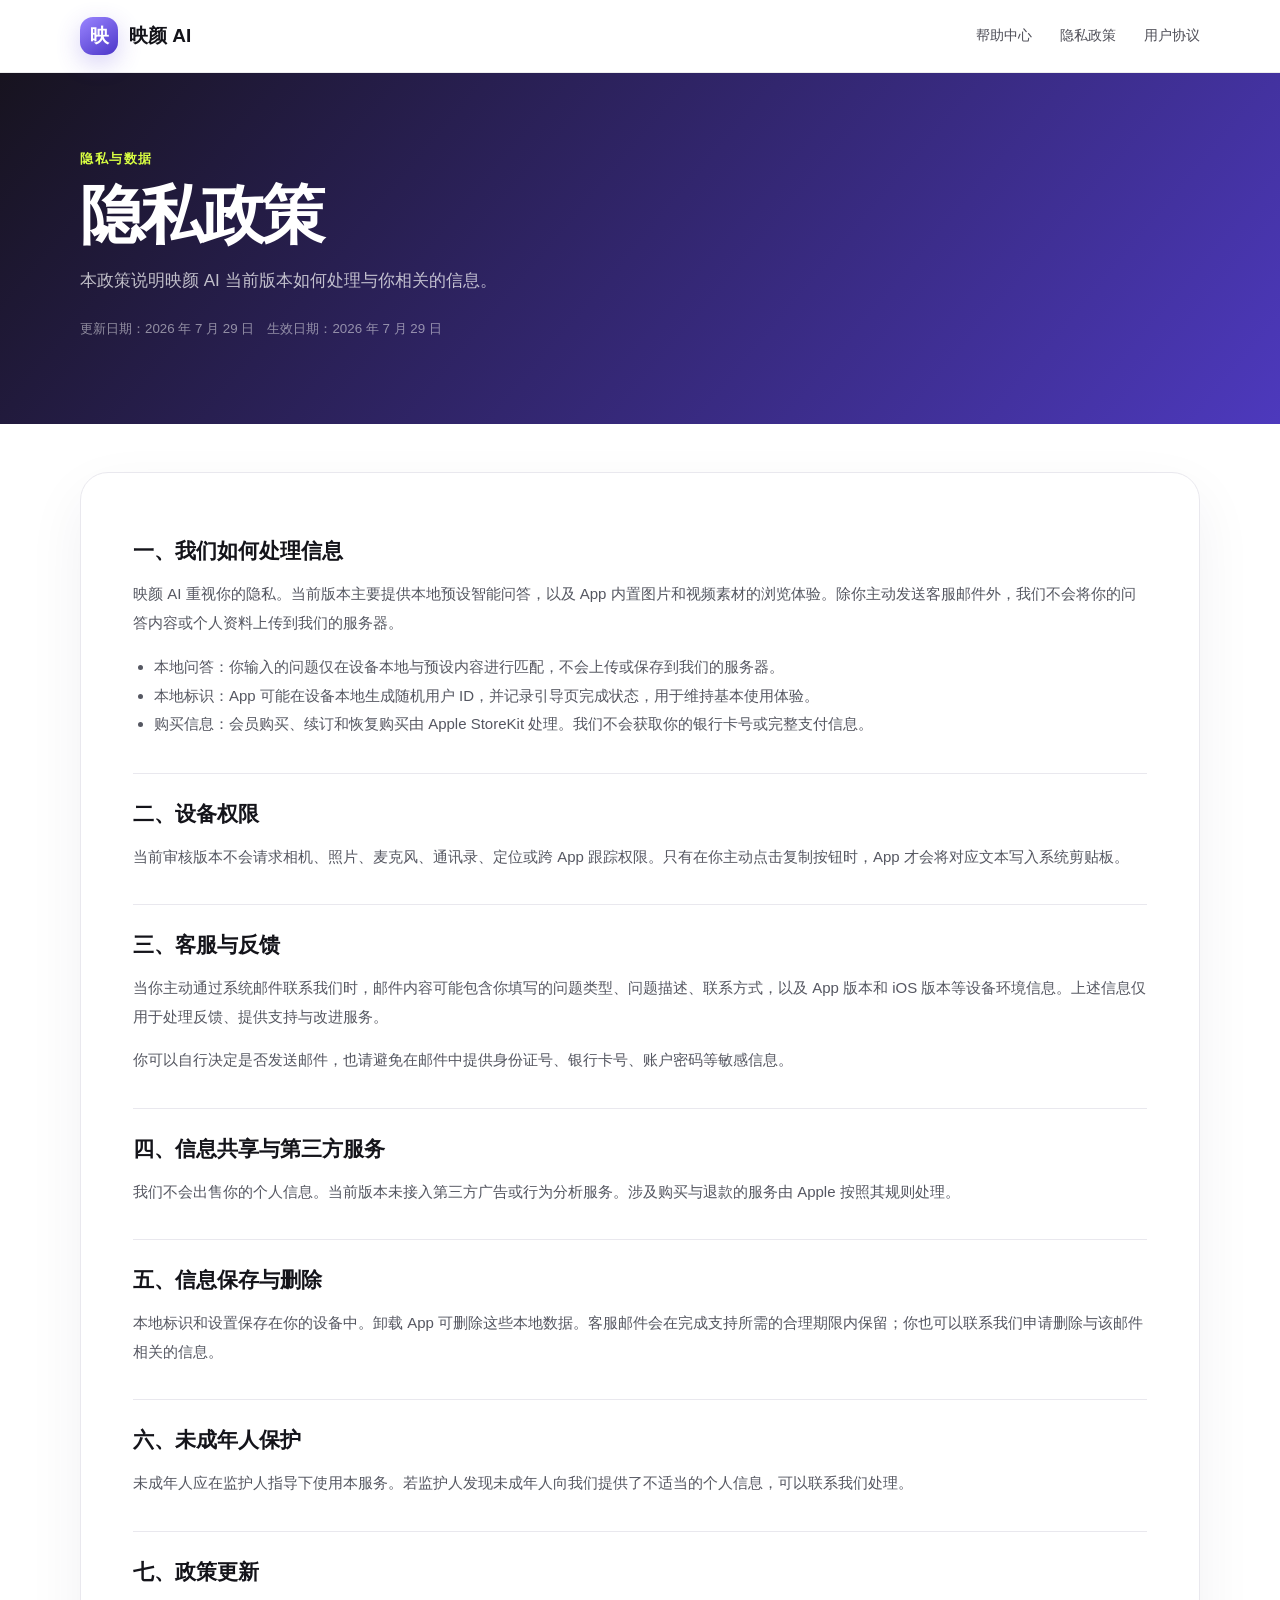
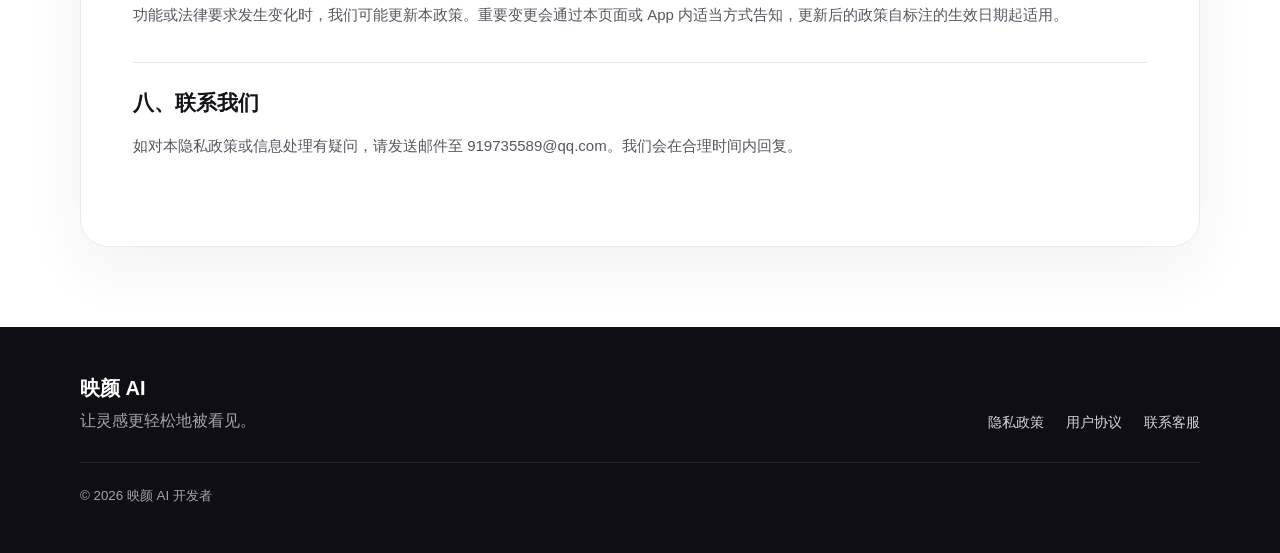
==== site/privacy/index.html @ d5b48ae4 "Add privacy policy This HTML file outlines the privacy policy for the application, detailing how use" ====
<!doctype html>
<html lang="zh-CN">
<head>
  <meta charset="utf-8">
  <meta name="viewport" content="width=device-width, initial-scale=1">
  <title>隐私政策｜映颜 AI</title>
  <meta name="description" content="映颜 AI 隐私政策。">
  <link rel="stylesheet" href="../styles.css">
</head>
<body>
  <header class="site-header"><div class="container header-inner"><a class="brand" href="../"><span class="brand-mark">映</span><span>映颜 AI</span></a><nav><a href="../">帮助中心</a><a href="../privacy/">隐私政策</a><a href="../terms/">用户协议</a></nav></div></header>
  <main>
    <section class="legal-hero"><div class="container legal-hero-inner"><span class="eyebrow">隐私与数据</span><h1>隐私政策</h1><p>本政策说明映颜 AI 当前版本如何处理与你相关的信息。</p><small>更新日期：2026 年 7 月 29 日　生效日期：2026 年 7 月 29 日</small></div></section>
    <article class="container legal-card">
      <section><h2>一、我们如何处理信息</h2><p>映颜 AI 重视你的隐私。当前版本主要提供本地预设智能问答，以及 App 内置图片和视频素材的浏览体验。除你主动发送客服邮件外，我们不会将你的问答内容或个人资料上传到我们的服务器。</p><ul><li>本地问答：你输入的问题仅在设备本地与预设内容进行匹配，不会上传或保存到我们的服务器。</li><li>本地标识：App 可能在设备本地生成随机用户 ID，并记录引导页完成状态，用于维持基本使用体验。</li><li>购买信息：会员购买、续订和恢复购买由 Apple StoreKit 处理。我们不会获取你的银行卡号或完整支付信息。</li></ul></section>
      <section><h2>二、设备权限</h2><p>当前审核版本不会请求相机、照片、麦克风、通讯录、定位或跨 App 跟踪权限。只有在你主动点击复制按钮时，App 才会将对应文本写入系统剪贴板。</p></section>
      <section><h2>三、客服与反馈</h2><p>当你主动通过系统邮件联系我们时，邮件内容可能包含你填写的问题类型、问题描述、联系方式，以及 App 版本和 iOS 版本等设备环境信息。上述信息仅用于处理反馈、提供支持与改进服务。</p><p>你可以自行决定是否发送邮件，也请避免在邮件中提供身份证号、银行卡号、账户密码等敏感信息。</p></section>
      <section><h2>四、信息共享与第三方服务</h2><p>我们不会出售你的个人信息。当前版本未接入第三方广告或行为分析服务。涉及购买与退款的服务由 Apple 按照其规则处理。</p></section>
      <section><h2>五、信息保存与删除</h2><p>本地标识和设置保存在你的设备中。卸载 App 可删除这些本地数据。客服邮件会在完成支持所需的合理期限内保留；你也可以联系我们申请删除与该邮件相关的信息。</p></section>
      <section><h2>六、未成年人保护</h2><p>未成年人应在监护人指导下使用本服务。若监护人发现未成年人向我们提供了不适当的个人信息，可以联系我们处理。</p></section>
      <section><h2>七、政策更新</h2><p>功能或法律要求发生变化时，我们可能更新本政策。重要变更会通过本页面或 App 内适当方式告知，更新后的政策自标注的生效日期起适用。</p></section>
      <section><h2>八、联系我们</h2><p>如对本隐私政策或信息处理有疑问，请发送邮件至 919735589@qq.com。我们会在合理时间内回复。</p></section>
    </article>
  </main>
  <footer class="site-footer"><div class="container footer-inner"><div><strong>映颜 AI</strong><p>让灵感更轻松地被看见。</p></div><div class="footer-links"><a href="../privacy/">隐私政策</a><a href="../terms/">用户协议</a><a href="mailto:919735589@qq.com">联系客服</a></div><small>© 2026 映颜 AI 开发者</small></div></footer>
</body>
</html>
---- site/styles.css ----
:root {
  --ink: #14141a;
  --muted: #686a73;
  --line: #e9e8ee;
  --violet: #7558ff;
  --violet-dark: #4b35c8;
  --lime: #d9ff42;
}

* { box-sizing: border-box; }
html { scroll-behavior: smooth; }
body {
  margin: 0;
  color: var(--ink);
  background: #fff;
  font-family: -apple-system, BlinkMacSystemFont, "SF Pro Display", "PingFang SC",
    "Hiragino Sans GB", "Microsoft YaHei", sans-serif;
  -webkit-font-smoothing: antialiased;
}
a { color: inherit; text-decoration: none; }
.container { width: min(1120px, calc(100% - 40px)); margin: 0 auto; }
.site-header {
  position: sticky;
  z-index: 20;
  top: 0;
  border-bottom: 1px solid rgba(20, 20, 26, .08);
  background: rgba(255, 255, 255, .9);
  backdrop-filter: blur(18px);
}
.header-inner {
  display: flex;
  min-height: 72px;
  align-items: center;
  justify-content: space-between;
  gap: 32px;
}
.brand { display: inline-flex; align-items: center; gap: 11px; font-size: 19px; font-weight: 760; }
.brand-mark {
  display: grid;
  width: 38px;
  height: 38px;
  place-items: center;
  border-radius: 13px;
  color: #fff;
  background: linear-gradient(145deg, #9a85ff, #4b35c8);
  box-shadow: 0 8px 24px rgba(89, 62, 218, .24);
}
nav { display: flex; gap: 28px; color: #4e4e57; font-size: 14px; font-weight: 560; }
nav a:hover { color: var(--violet-dark); }
.hero {
  position: relative;
  overflow: hidden;
  color: #fff;
  background:
    radial-gradient(circle at 13% 20%, rgba(255, 255, 255, .18), transparent 24%),
    linear-gradient(130deg, #17131f 0%, #33226d 53%, #6248e3 100%);
}
.hero-content { position: relative; z-index: 2; padding: 104px 0 150px; }
.hero h1, .legal-hero h1 {
  max-width: 780px;
  margin: 14px 0 18px;
  font-size: clamp(42px, 7vw, 76px);
  line-height: 1.04;
  letter-spacing: -.055em;
}
.hero p {
  max-width: 620px;
  margin: 0 0 34px;
  color: rgba(255, 255, 255, .72);
  font-size: 18px;
  line-height: 1.8;
}
.eyebrow { color: var(--lime); font-size: 13px; font-weight: 760; letter-spacing: .12em; }
.eyebrow-dark { color: var(--violet-dark); }
.eyebrow-light { color: #c8bfff; }
.primary-button, .email-button {
  display: inline-flex;
  align-items: center;
  justify-content: center;
  gap: 24px;
  min-height: 52px;
  padding: 0 24px;
  border-radius: 999px;
  color: #17131f;
  background: var(--lime);
  font-weight: 720;
  transition: transform .16s ease, box-shadow .16s ease;
}
.primary-button:hover, .email-button:hover {
  transform: translateY(-2px);
  box-shadow: 0 12px 30px rgba(0, 0, 0, .16);
}
.hero-ring {
  position: absolute;
  right: 7%;
  bottom: -190px;
  width: 480px;
  height: 480px;
  border: 1px solid rgba(217, 255, 66, .48);
  border-radius: 50%;
}
.quick-links {
  position: relative;
  z-index: 4;
  display: grid;
  grid-template-columns: repeat(3, 1fr);
  gap: 16px;
  margin-top: -58px;
}
.quick-card {
  display: grid;
  grid-template-columns: auto 1fr auto;
  gap: 16px;
  align-items: center;
  min-height: 116px;
  padding: 22px;
  border: 1px solid var(--line);
  border-radius: 24px;
  background: rgba(255, 255, 255, .97);
  box-shadow: 0 18px 45px rgba(39, 29, 85, .11);
}
.quick-icon {
  display: grid;
  width: 46px;
  height: 46px;
  place-items: center;
  border-radius: 15px;
  color: #fff;
  background: #17131f;
  font-size: 19px;
  font-weight: 750;
}
.quick-card strong, .quick-card small { display: block; }
.quick-card strong { margin-bottom: 7px; font-size: 16px; }
.quick-card small { color: var(--muted); font-size: 13px; }
.arrow { color: var(--violet); font-size: 21px; }
.section { padding: 110px 0; }
.section-heading { max-width: 660px; margin-bottom: 38px; }
.section-heading h2, .contact-panel h2 {
  margin: 12px 0 10px;
  font-size: clamp(32px, 5vw, 50px);
  letter-spacing: -.045em;
}
.section-heading p, .contact-panel p { color: var(--muted); line-height: 1.75; }
.faq-list { border-top: 1px solid var(--line); }
details { border-bottom: 1px solid var(--line); }
summary {
  display: flex;
  min-height: 82px;
  align-items: center;
  justify-content: space-between;
  gap: 24px;
  cursor: pointer;
  list-style: none;
  font-size: 17px;
  font-weight: 660;
}
summary::-webkit-details-marker { display: none; }
summary span { color: var(--violet); font-size: 25px; transition: transform .18s ease; }
details[open] summary span { transform: rotate(45deg); }
details p { max-width: 840px; margin: -5px 0 28px; color: var(--muted); line-height: 1.8; }
.contact-panel {
  display: flex;
  align-items: center;
  justify-content: space-between;
  gap: 40px;
  margin-bottom: 110px;
  padding: 54px;
  border-radius: 32px;
  color: #fff;
  background: radial-gradient(circle at 90% 10%, rgba(117, 88, 255, .65), transparent 34%), #17131f;
}
.contact-panel > div { max-width: 620px; }
.contact-panel p { margin-bottom: 0; color: rgba(255, 255, 255, .63); }
.email-button { flex: 0 0 auto; }
.legal-hero { color: #fff; background: linear-gradient(130deg, #17131f, #4d39bd); }
.legal-hero-inner { padding: 76px 0 86px; }
.legal-hero h1 { margin-bottom: 15px; font-size: clamp(42px, 6vw, 64px); }
.legal-hero p { max-width: 720px; color: rgba(255, 255, 255, .72); font-size: 17px; line-height: 1.8; }
.legal-hero small { display: block; margin-top: 24px; color: rgba(255, 255, 255, .5); }
.legal-card {
  margin-top: 48px;
  margin-bottom: 80px;
  padding: 38px 52px 52px;
  border: 1px solid var(--line);
  border-radius: 28px;
  box-shadow: 0 22px 60px rgba(33, 27, 64, .06);
}
.legal-card section { padding: 18px 0; border-bottom: 1px solid var(--line); }
.legal-card section:last-child { border-bottom: 0; }
.legal-card h2 { margin: 8px 0 14px; font-size: 21px; }
.legal-card p, .legal-card li { color: #555761; font-size: 15px; line-height: 1.9; }
.legal-card ul { padding-left: 21px; }
.site-footer { color: rgba(255, 255, 255, .62); background: #100e15; }
.footer-inner {
  display: grid;
  grid-template-columns: 1fr auto;
  gap: 30px;
  align-items: end;
  padding: 48px 0;
}
.footer-inner strong { color: #fff; font-size: 20px; }
.footer-inner p { margin: 9px 0 0; }
.footer-links { display: flex; gap: 22px; color: rgba(255, 255, 255, .82); font-size: 14px; }
.footer-inner small {
  grid-column: 1 / -1;
  padding-top: 24px;
  border-top: 1px solid rgba(255, 255, 255, .09);
}
@media (max-width: 760px) {
  .container { width: min(100% - 28px, 1120px); }
  .header-inner { min-height: 64px; }
  nav { gap: 14px; font-size: 12px; }
  nav a:first-child { display: none; }
  .hero-content { padding: 76px 0 120px; }
  .hero p { font-size: 16px; }
  .quick-links { grid-template-columns: 1fr; margin-top: -48px; }
  .quick-card { min-height: 98px; }
  .section { padding: 78px 0; }
  .contact-panel { display: block; margin-bottom: 72px; padding: 34px 26px; }
  .email-button { margin-top: 25px; }
  .legal-card { margin-top: 24px; padding: 22px 22px 34px; border-radius: 22px; }
  .footer-inner { grid-template-columns: 1fr; align-items: start; }
  .footer-links { flex-wrap: wrap; }
}
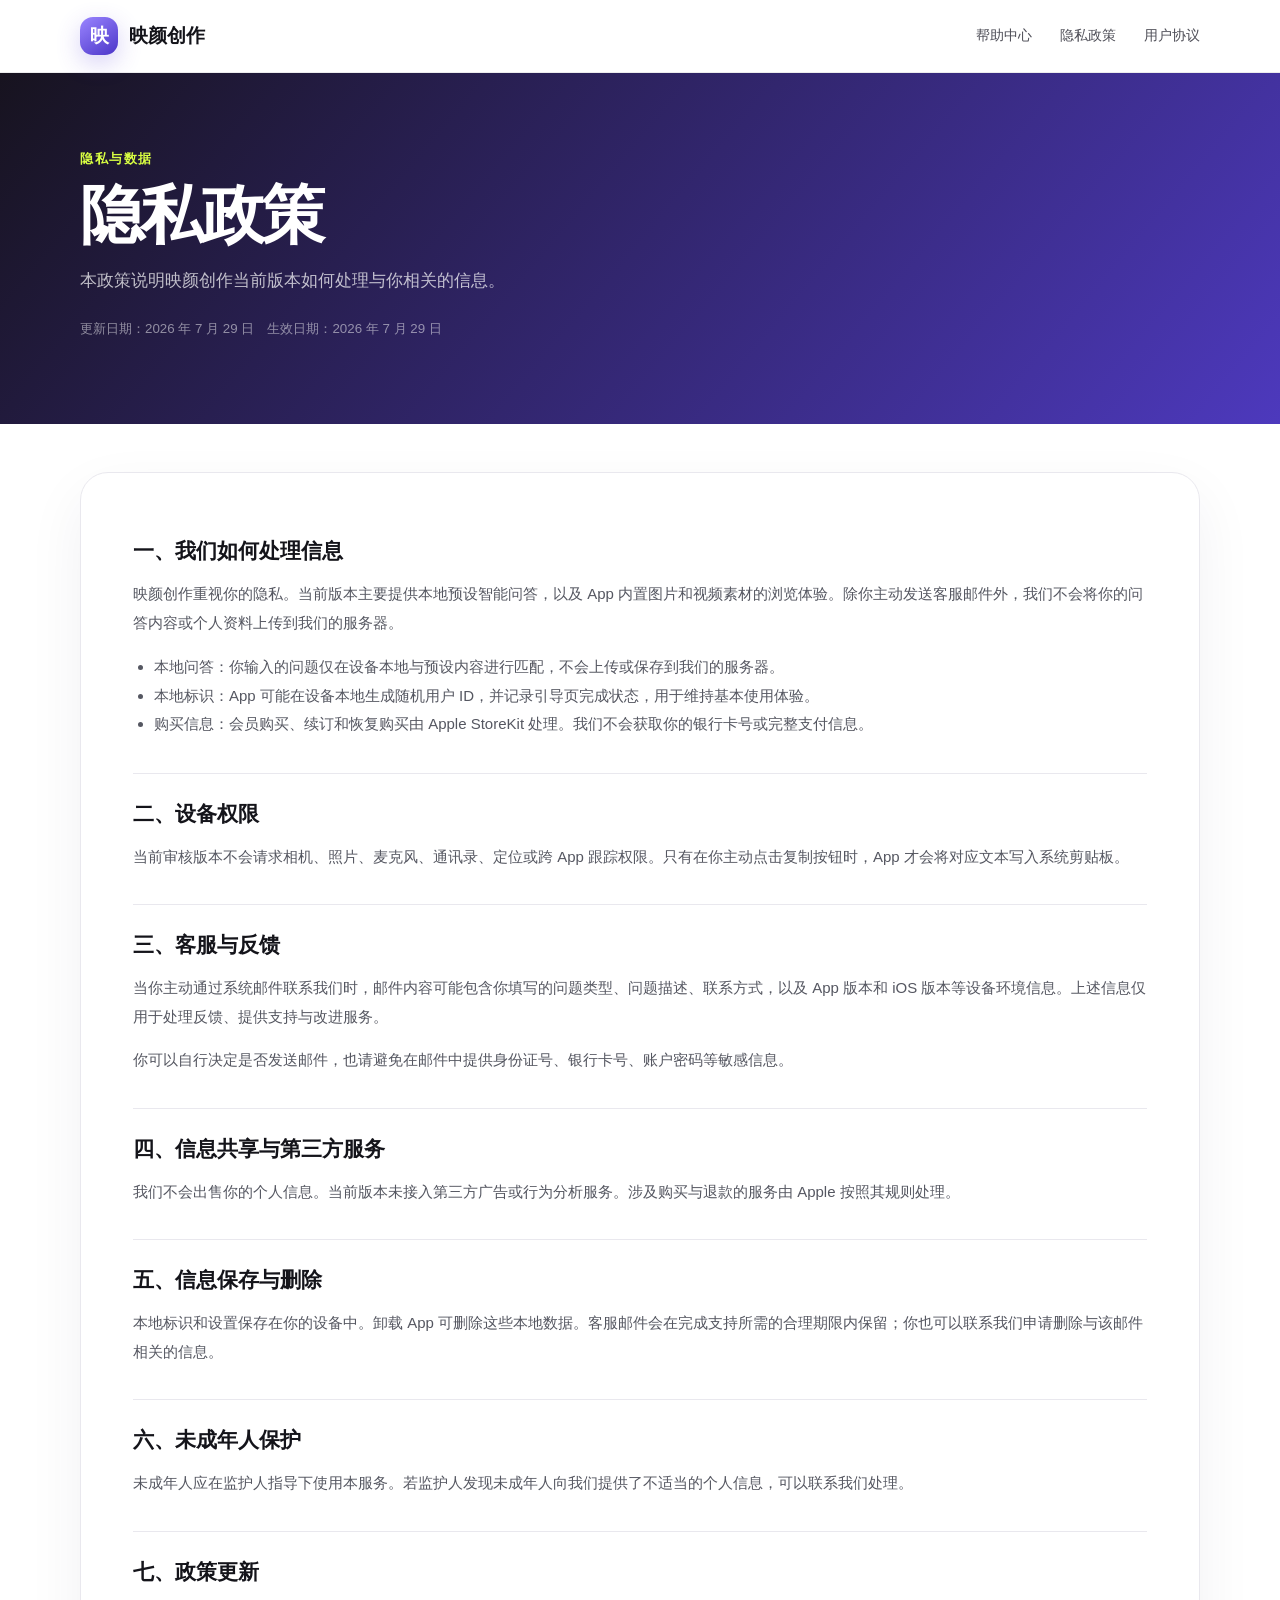
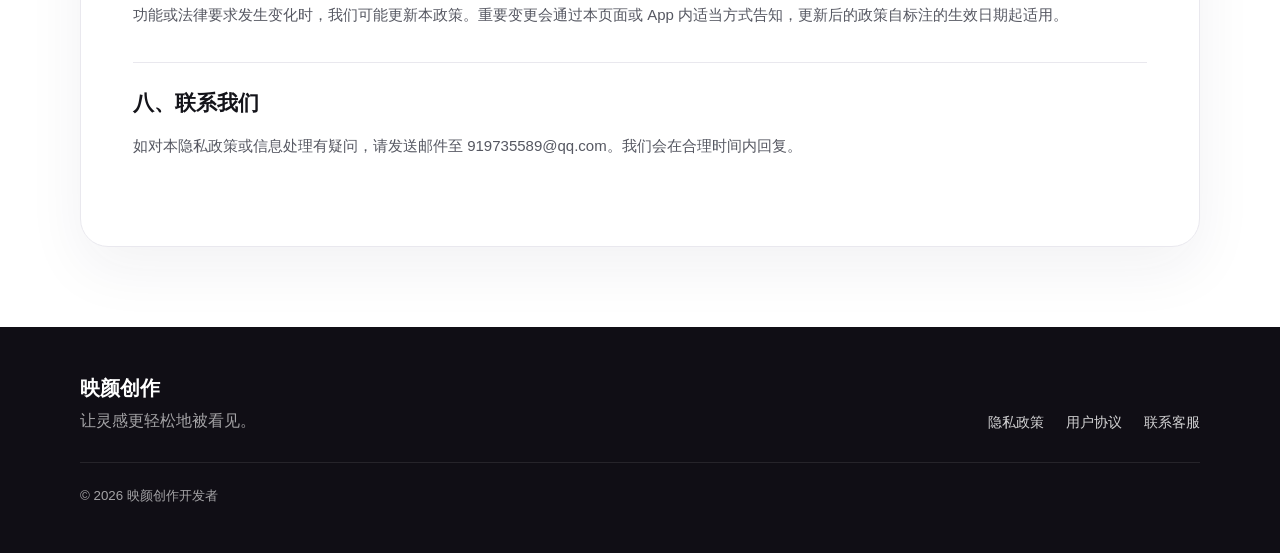
==== commit 2f7178a0: "Update privacy policy brand" ====
--- a/site/privacy/index.html
+++ b/site/privacy/index.html
@@ -3,16 +3,16 @@
 <head>
   <meta charset="utf-8">
   <meta name="viewport" content="width=device-width, initial-scale=1">
-  <title>隐私政策｜映颜 AI</title>
-  <meta name="description" content="映颜 AI 隐私政策。">
+  <title>隐私政策｜映颜创作</title>
+  <meta name="description" content="映颜创作隐私政策。">
   <link rel="stylesheet" href="../styles.css">
 </head>
 <body>
-  <header class="site-header"><div class="container header-inner"><a class="brand" href="../"><span class="brand-mark">映</span><span>映颜 AI</span></a><nav><a href="../">帮助中心</a><a href="../privacy/">隐私政策</a><a href="../terms/">用户协议</a></nav></div></header>
+  <header class="site-header"><div class="container header-inner"><a class="brand" href="../"><span class="brand-mark">映</span><span>映颜创作</span></a><nav><a href="../">帮助中心</a><a href="../privacy/">隐私政策</a><a href="../terms/">用户协议</a></nav></div></header>
   <main>
-    <section class="legal-hero"><div class="container legal-hero-inner"><span class="eyebrow">隐私与数据</span><h1>隐私政策</h1><p>本政策说明映颜 AI 当前版本如何处理与你相关的信息。</p><small>更新日期：2026 年 7 月 29 日　生效日期：2026 年 7 月 29 日</small></div></section>
+    <section class="legal-hero"><div class="container legal-hero-inner"><span class="eyebrow">隐私与数据</span><h1>隐私政策</h1><p>本政策说明映颜创作当前版本如何处理与你相关的信息。</p><small>更新日期：2026 年 7 月 29 日　生效日期：2026 年 7 月 29 日</small></div></section>
     <article class="container legal-card">
-      <section><h2>一、我们如何处理信息</h2><p>映颜 AI 重视你的隐私。当前版本主要提供本地预设智能问答，以及 App 内置图片和视频素材的浏览体验。除你主动发送客服邮件外，我们不会将你的问答内容或个人资料上传到我们的服务器。</p><ul><li>本地问答：你输入的问题仅在设备本地与预设内容进行匹配，不会上传或保存到我们的服务器。</li><li>本地标识：App 可能在设备本地生成随机用户 ID，并记录引导页完成状态，用于维持基本使用体验。</li><li>购买信息：会员购买、续订和恢复购买由 Apple StoreKit 处理。我们不会获取你的银行卡号或完整支付信息。</li></ul></section>
+      <section><h2>一、我们如何处理信息</h2><p>映颜创作重视你的隐私。当前版本主要提供本地预设智能问答，以及 App 内置图片和视频素材的浏览体验。除你主动发送客服邮件外，我们不会将你的问答内容或个人资料上传到我们的服务器。</p><ul><li>本地问答：你输入的问题仅在设备本地与预设内容进行匹配，不会上传或保存到我们的服务器。</li><li>本地标识：App 可能在设备本地生成随机用户 ID，并记录引导页完成状态，用于维持基本使用体验。</li><li>购买信息：会员购买、续订和恢复购买由 Apple StoreKit 处理。我们不会获取你的银行卡号或完整支付信息。</li></ul></section>
       <section><h2>二、设备权限</h2><p>当前审核版本不会请求相机、照片、麦克风、通讯录、定位或跨 App 跟踪权限。只有在你主动点击复制按钮时，App 才会将对应文本写入系统剪贴板。</p></section>
       <section><h2>三、客服与反馈</h2><p>当你主动通过系统邮件联系我们时，邮件内容可能包含你填写的问题类型、问题描述、联系方式，以及 App 版本和 iOS 版本等设备环境信息。上述信息仅用于处理反馈、提供支持与改进服务。</p><p>你可以自行决定是否发送邮件，也请避免在邮件中提供身份证号、银行卡号、账户密码等敏感信息。</p></section>
       <section><h2>四、信息共享与第三方服务</h2><p>我们不会出售你的个人信息。当前版本未接入第三方广告或行为分析服务。涉及购买与退款的服务由 Apple 按照其规则处理。</p></section>
@@ -22,6 +22,6 @@
       <section><h2>八、联系我们</h2><p>如对本隐私政策或信息处理有疑问，请发送邮件至 919735589@qq.com。我们会在合理时间内回复。</p></section>
     </article>
   </main>
-  <footer class="site-footer"><div class="container footer-inner"><div><strong>映颜 AI</strong><p>让灵感更轻松地被看见。</p></div><div class="footer-links"><a href="../privacy/">隐私政策</a><a href="../terms/">用户协议</a><a href="mailto:919735589@qq.com">联系客服</a></div><small>© 2026 映颜 AI 开发者</small></div></footer>
+  <footer class="site-footer"><div class="container footer-inner"><div><strong>映颜创作</strong><p>让灵感更轻松地被看见。</p></div><div class="footer-links"><a href="../privacy/">隐私政策</a><a href="../terms/">用户协议</a><a href="mailto:919735589@qq.com">联系客服</a></div><small>© 2026 映颜创作开发者</small></div></footer>
 </body>
 </html>
